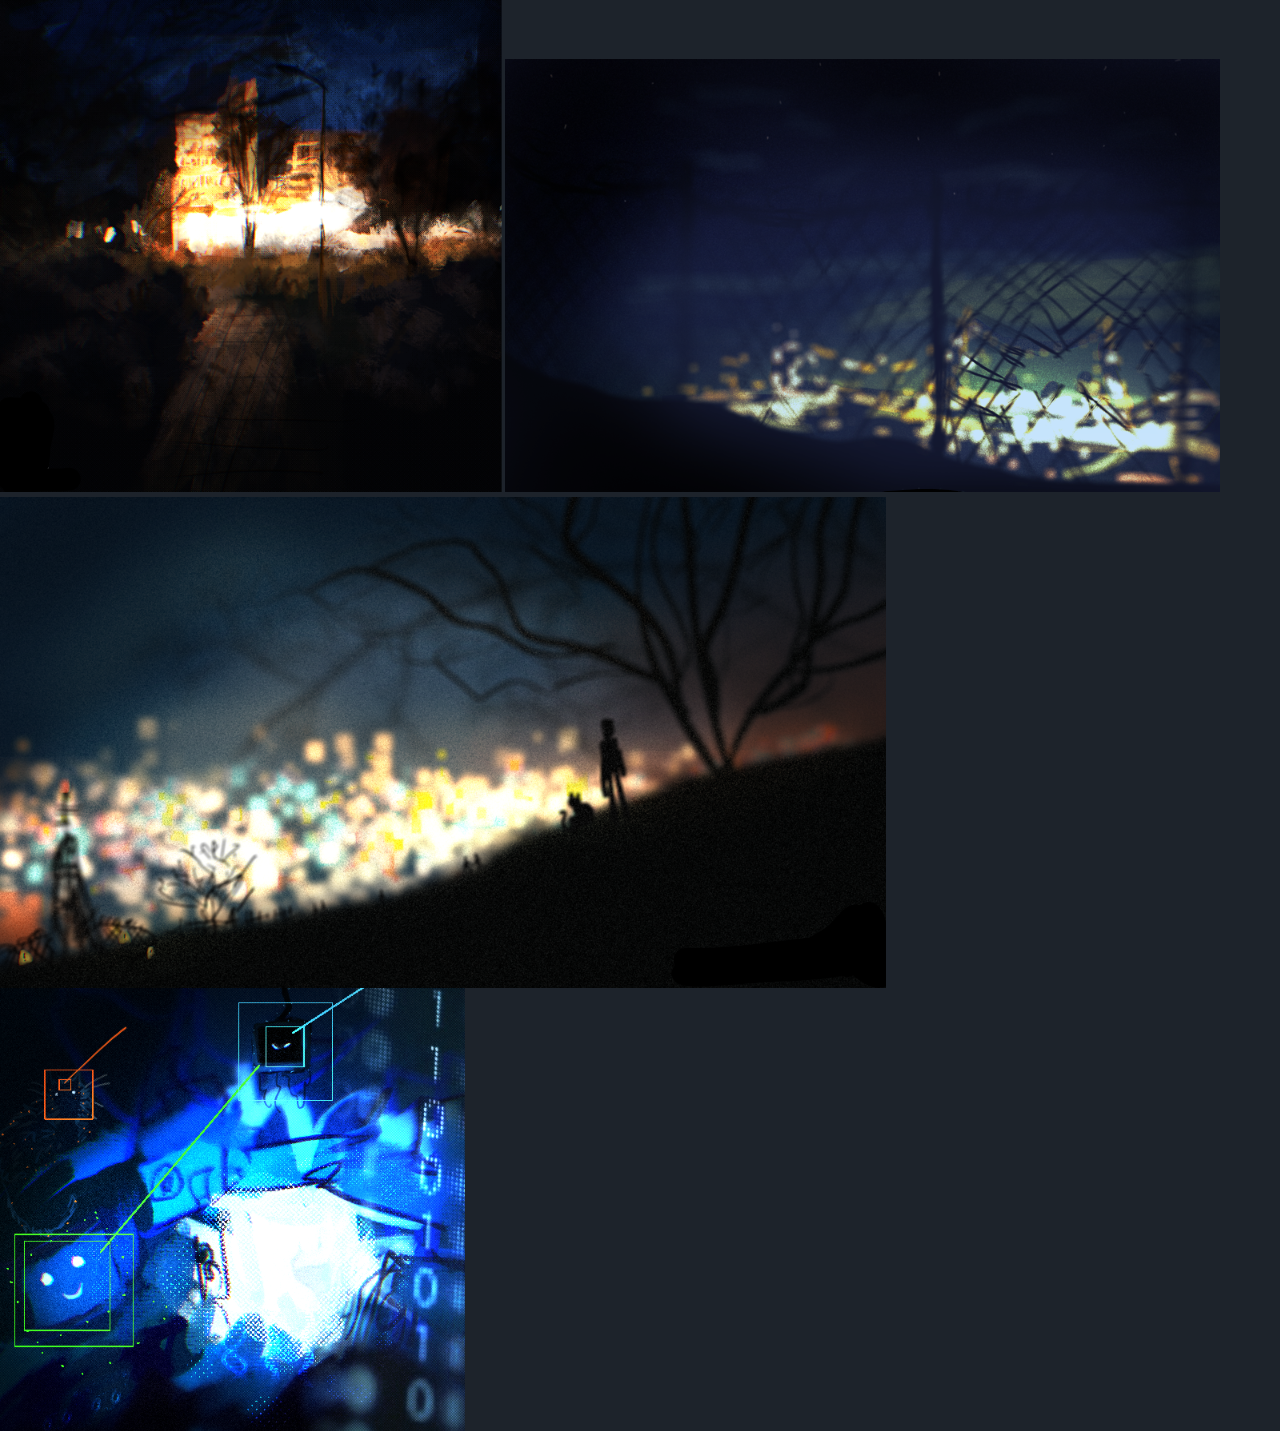
==== gallery.html @ 4efe2496 "2" ====
<head>
    <meta charset="utf-8">

    <link rel="stylesheet" href="desing.css">

    <link rel="preconnect" href="https://fonts.googleapis.com">
    <link rel="preconnect" href="https://fonts.gstatic.com" crossorigin>
    <link href="https://fonts.googleapis.com/css2?family=Smooch+Sans:wght@100;200;300;400&display=swap" rel="stylesheet">
</head>

<body>

    <div class="2Darts">
        <img src="art1.png">
        <img src="art2.png">
        <img src="art3.png">
        <img src="art4.png">
    </div>

</a>

</body>
---- desing.css ----
body{
    font-family:"Smooch Sans",sans-serif;
    background:#1d232b;
    margin:0;
}

h1{
    text-align:center;
    color:#6289c4;
    margin:30px 0;
}

.line{
    width:100%;
    height:2px;
    background:#6289c4;
}

.content{
    display:flex;
    margin-top:40px;
}

.left-panel{
    width:40%;
    border-right:2px solid #6289c4;
    padding:20px;
}

.right-panel{
    width:60%;
    padding:20px 40px;
    color:#7e9fd0;
}

.art-btn,
.btn3d{
    display:inline-block;

    background:#27304a;
    color:#7e9fd0;

    padding:15px 30px;

    text-decoration:none;

    border-radius:6px;

    margin-bottom:10px;
}

.arts,
.arts3d{
    display:flex;
    gap:10px;

    opacity:0;
    transition:0.4s;
}

.art-btn:hover + .arts{
    opacity:1;
}

.btn3d:hover + .arts3d{
    opacity:1;
}

.arts img,
.arts3d img{
    width:20vw;
    max-width:120px;
    min-width:60px;
    height:auto;

    border-radius:10px;
}

@media (max-width:768px){

    .content{
        flex-direction:column;
    }

    .left-panel{
        width:100%;
        border-right:none;
        border-bottom:2px solid #6289c4;
    }

    .right-panel{
        width:100%;
    }

}
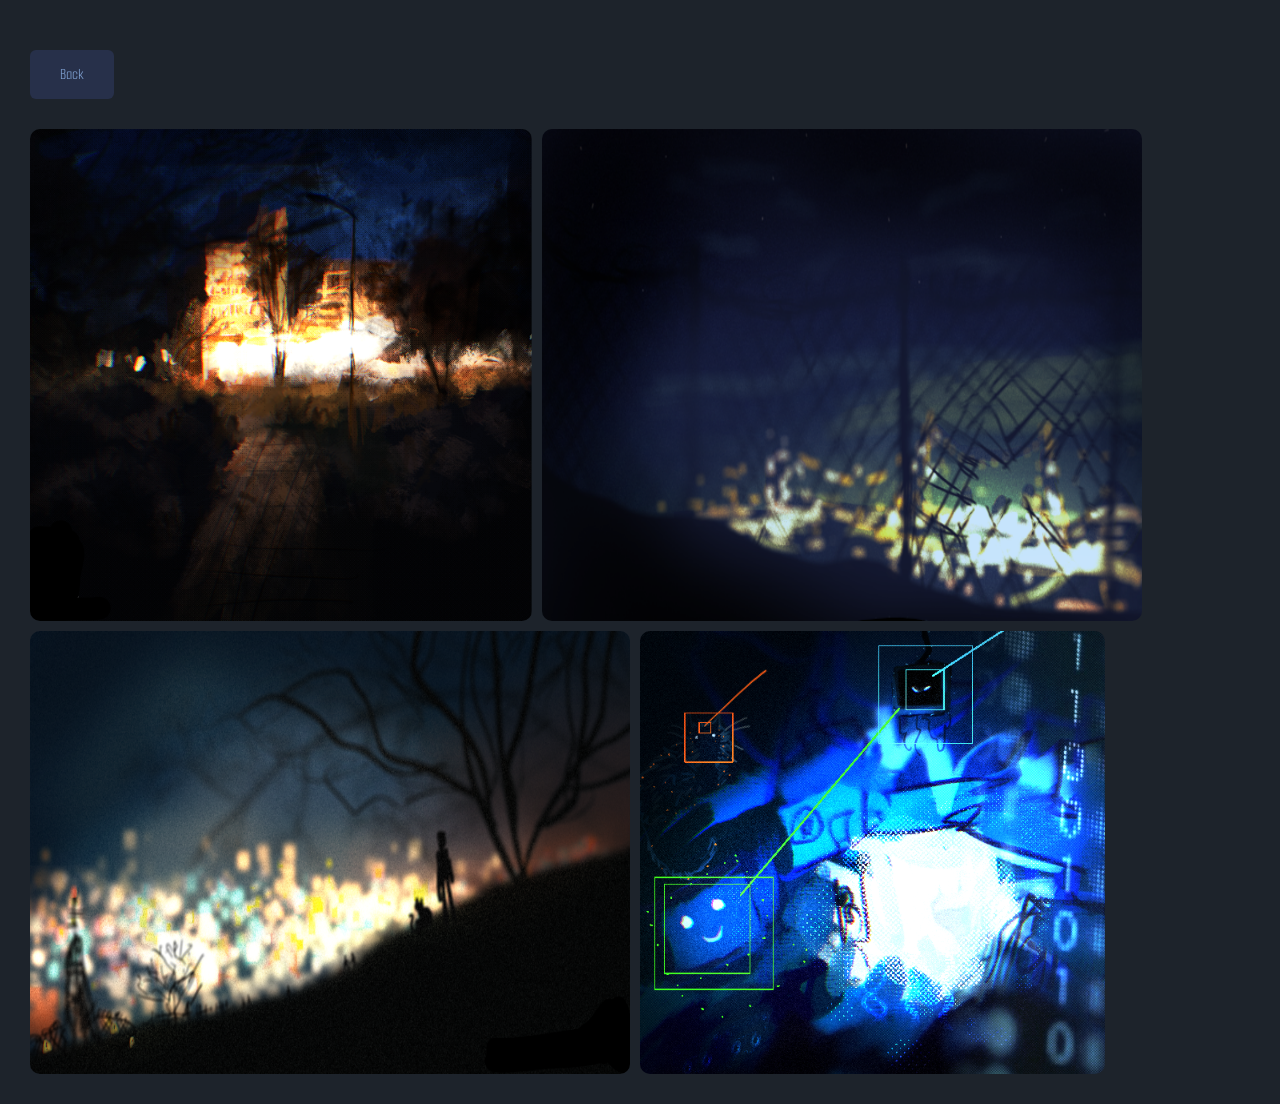
==== commit c567abfc: "pixelart" ====
--- a/gallery.html
+++ b/gallery.html
@@ -10,13 +10,15 @@
 
 <body>
 
-    <div class="2Darts">
+    <div class="gallery-page">
+        <a href="index.html" class="portfolio-link">Back</a>
+
+    <div class="2Darts" width="600" controls>
         <img src="art1.png">
         <img src="art2.png">
         <img src="art3.png">
         <img src="art4.png">
     </div>
-
-</a>
+    </div>
 
 </body>
--- a/desing.css
+++ b/desing.css
@@ -92,4 +92,88 @@
         width:100%;
     }
 
+}
+
+
+.video-btn,
+.pixelart-btn,
+.portfolio-link{
+    display:inline-block;
+    background:#27304a;
+    color:#7e9fd0;
+    padding:15px 30px;
+    text-decoration:none;
+    border-radius:6px;
+    margin-top:20px;
+    margin-bottom:10px;
+}
+
+.videos-preview{
+    display:flex;
+    gap:10px;
+    opacity:0;
+    transition:0.4s;
+}
+
+.video-btn:hover + .videos-preview{
+    opacity:1;
+}
+
+.videos-preview img{
+    width:20vw;
+    max-width:120px;
+    min-width:60px;
+    height:auto;
+    border-radius:10px;
+}
+
+.pixelart-gallery{
+    padding:30px;
+    text-align:center;
+}
+
+.pixelart-gallery img{
+    display:block;
+    width:auto;
+    max-width:100%;
+    max-height:75vh;
+    margin:20px auto 0;
+    border-radius:10px;
+}
+
+.pixelart-preview{
+    display:flex;
+    gap:10px;
+    opacity:0;
+    transition:opacity 0.4s;
+}
+
+.pixelart-btn:hover + .pixelart-preview,
+.pixelart-btn:focus-visible + .pixelart-preview{
+    opacity:1;
+}
+
+.pixelart-preview img{
+    width:20vw;
+    max-width:120px;
+    min-width:60px;
+    height:auto;
+    border-radius:10px;
+}
+
+.gallery-page{
+    padding:30px;
+}
+
+.gallery-page > div{
+    display:flex;
+    flex-wrap:wrap;
+    gap:10px;
+    margin-top:20px;
+}
+
+.gallery-page img{
+    max-width:min(100%, 600px);
+    height:auto;
+    border-radius:10px;
 }
